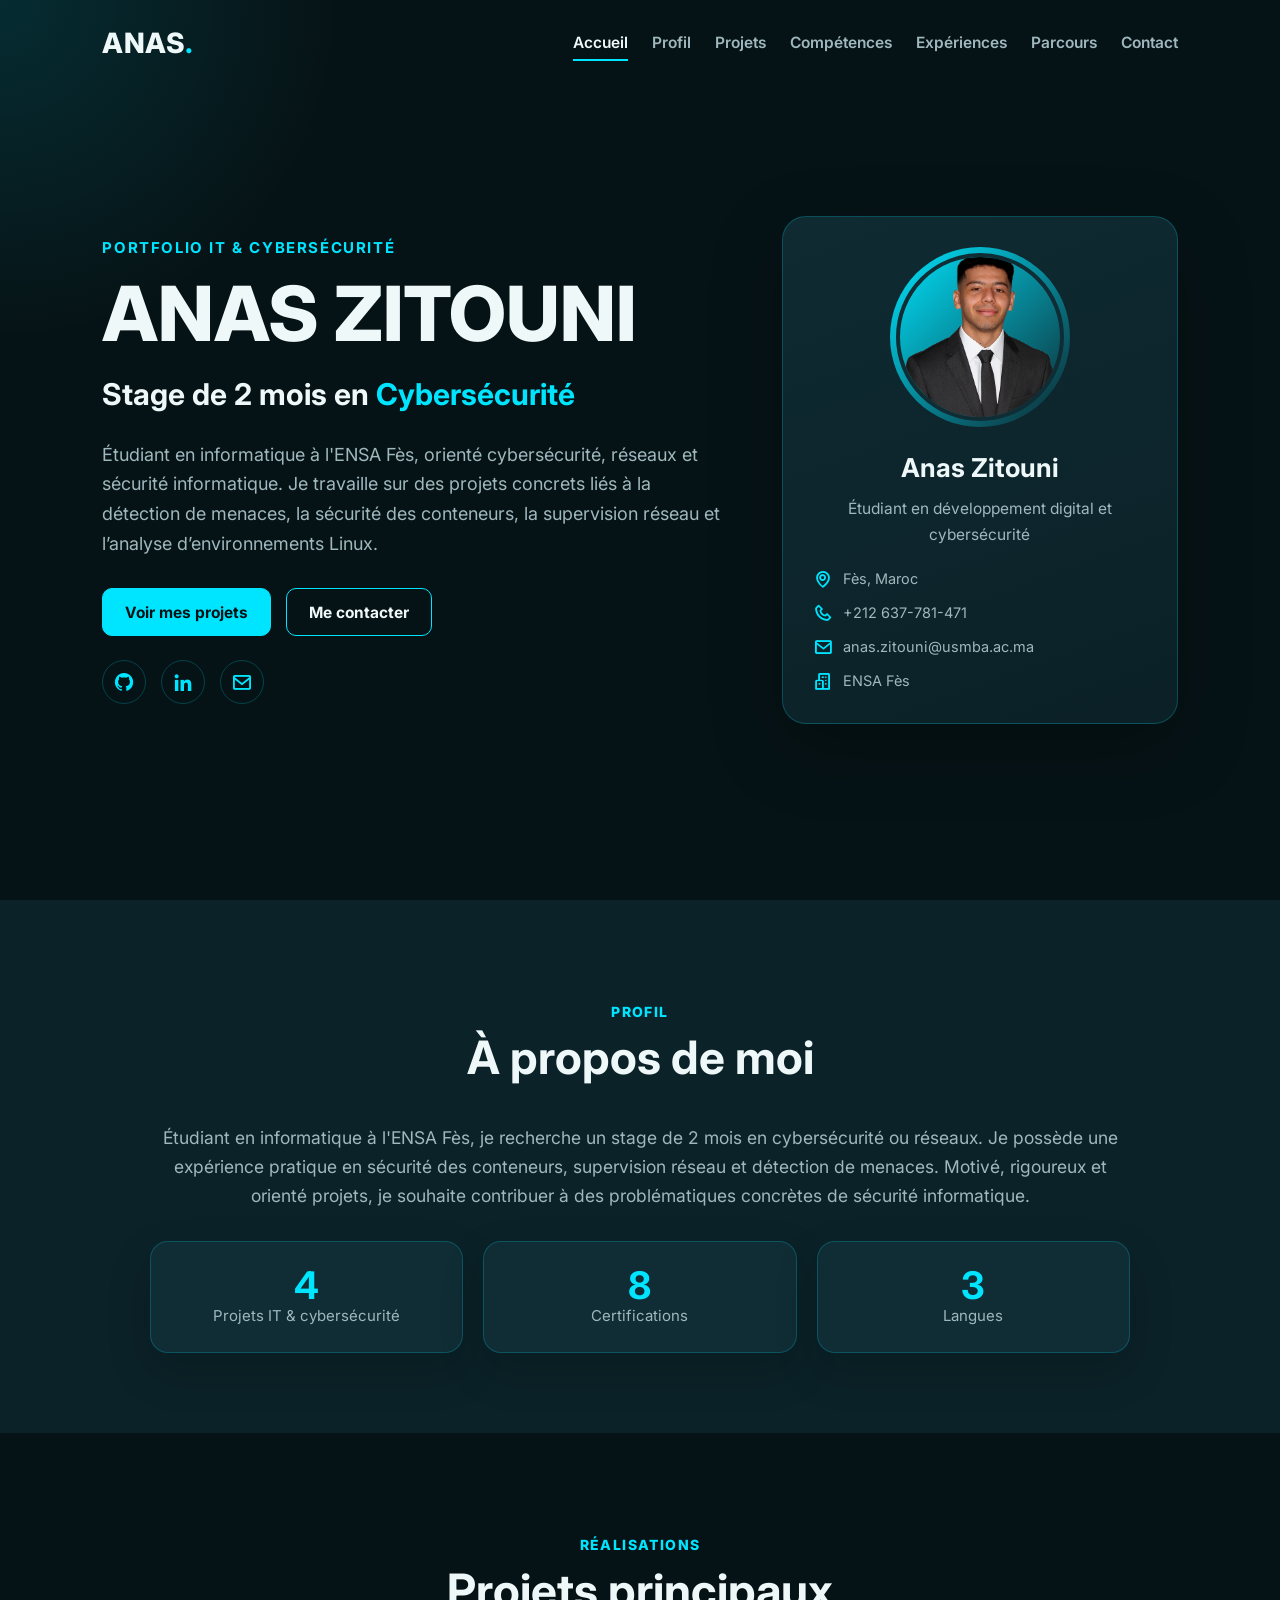
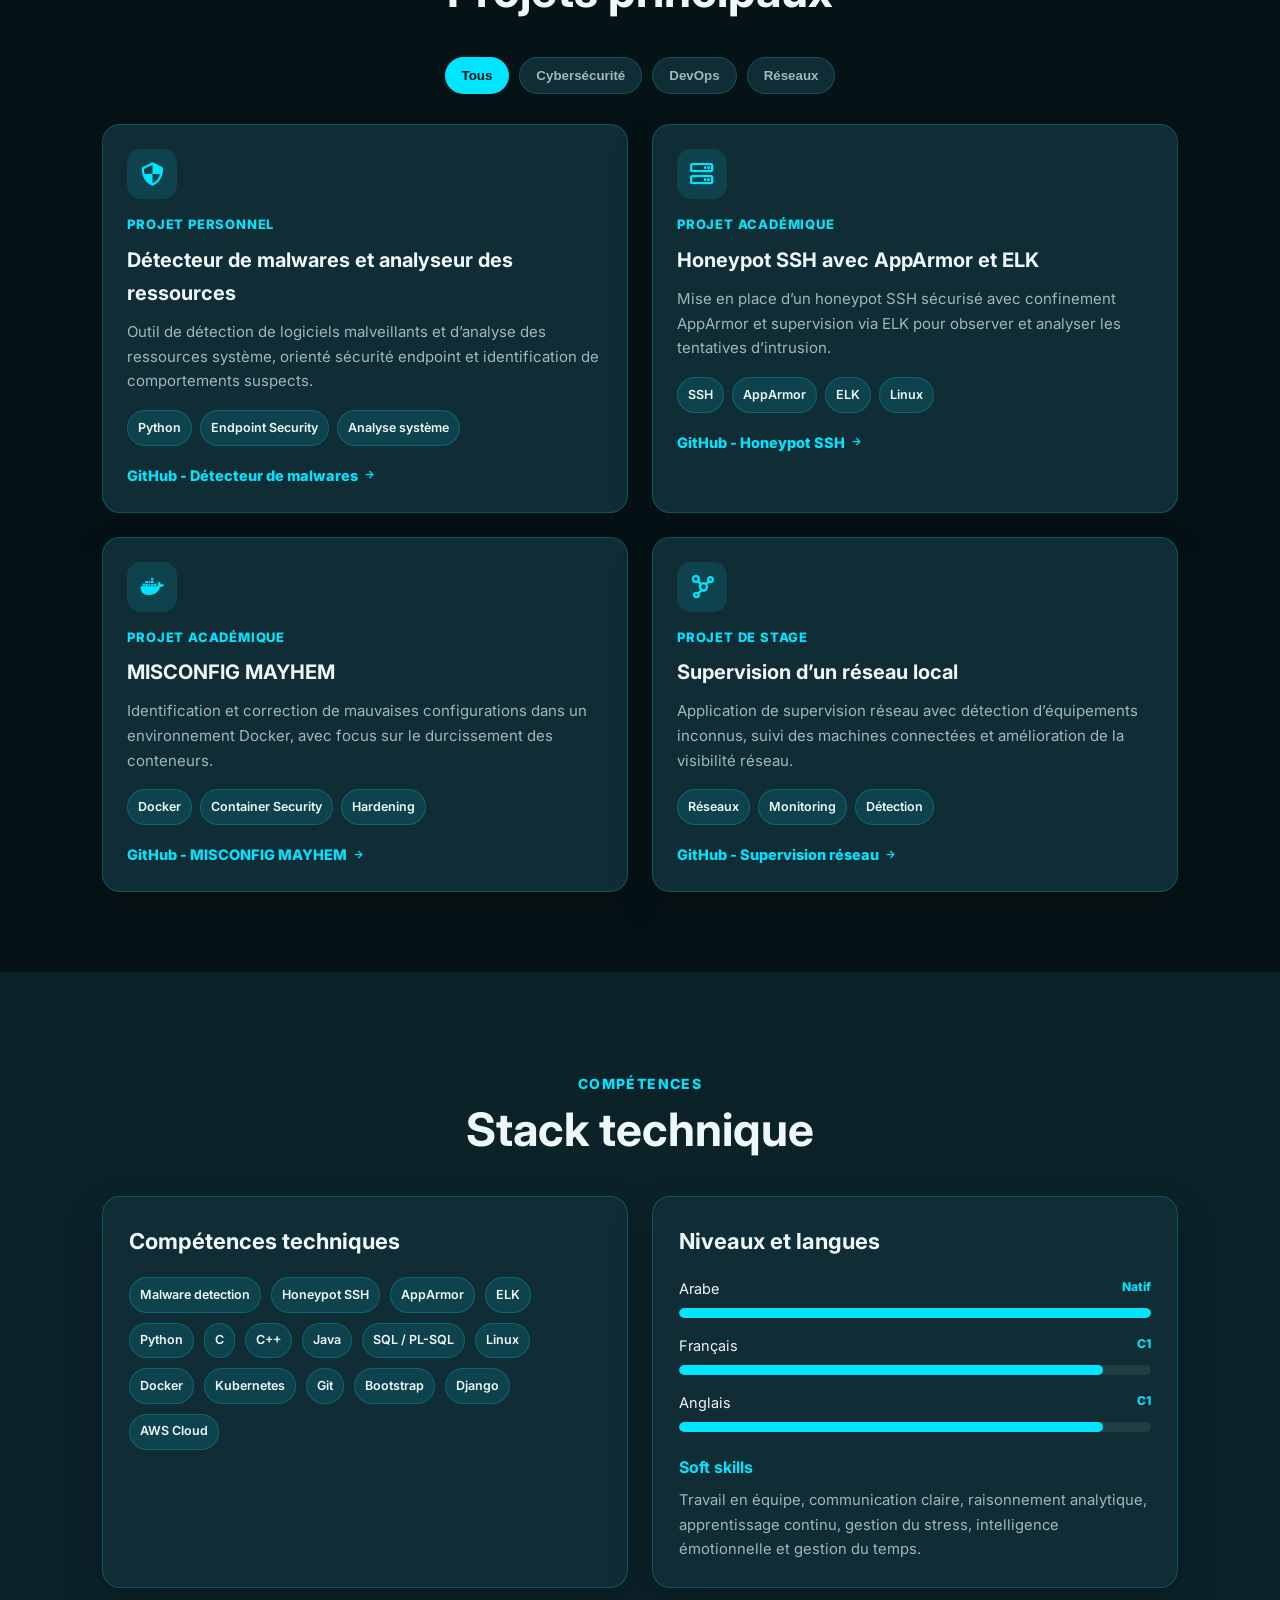
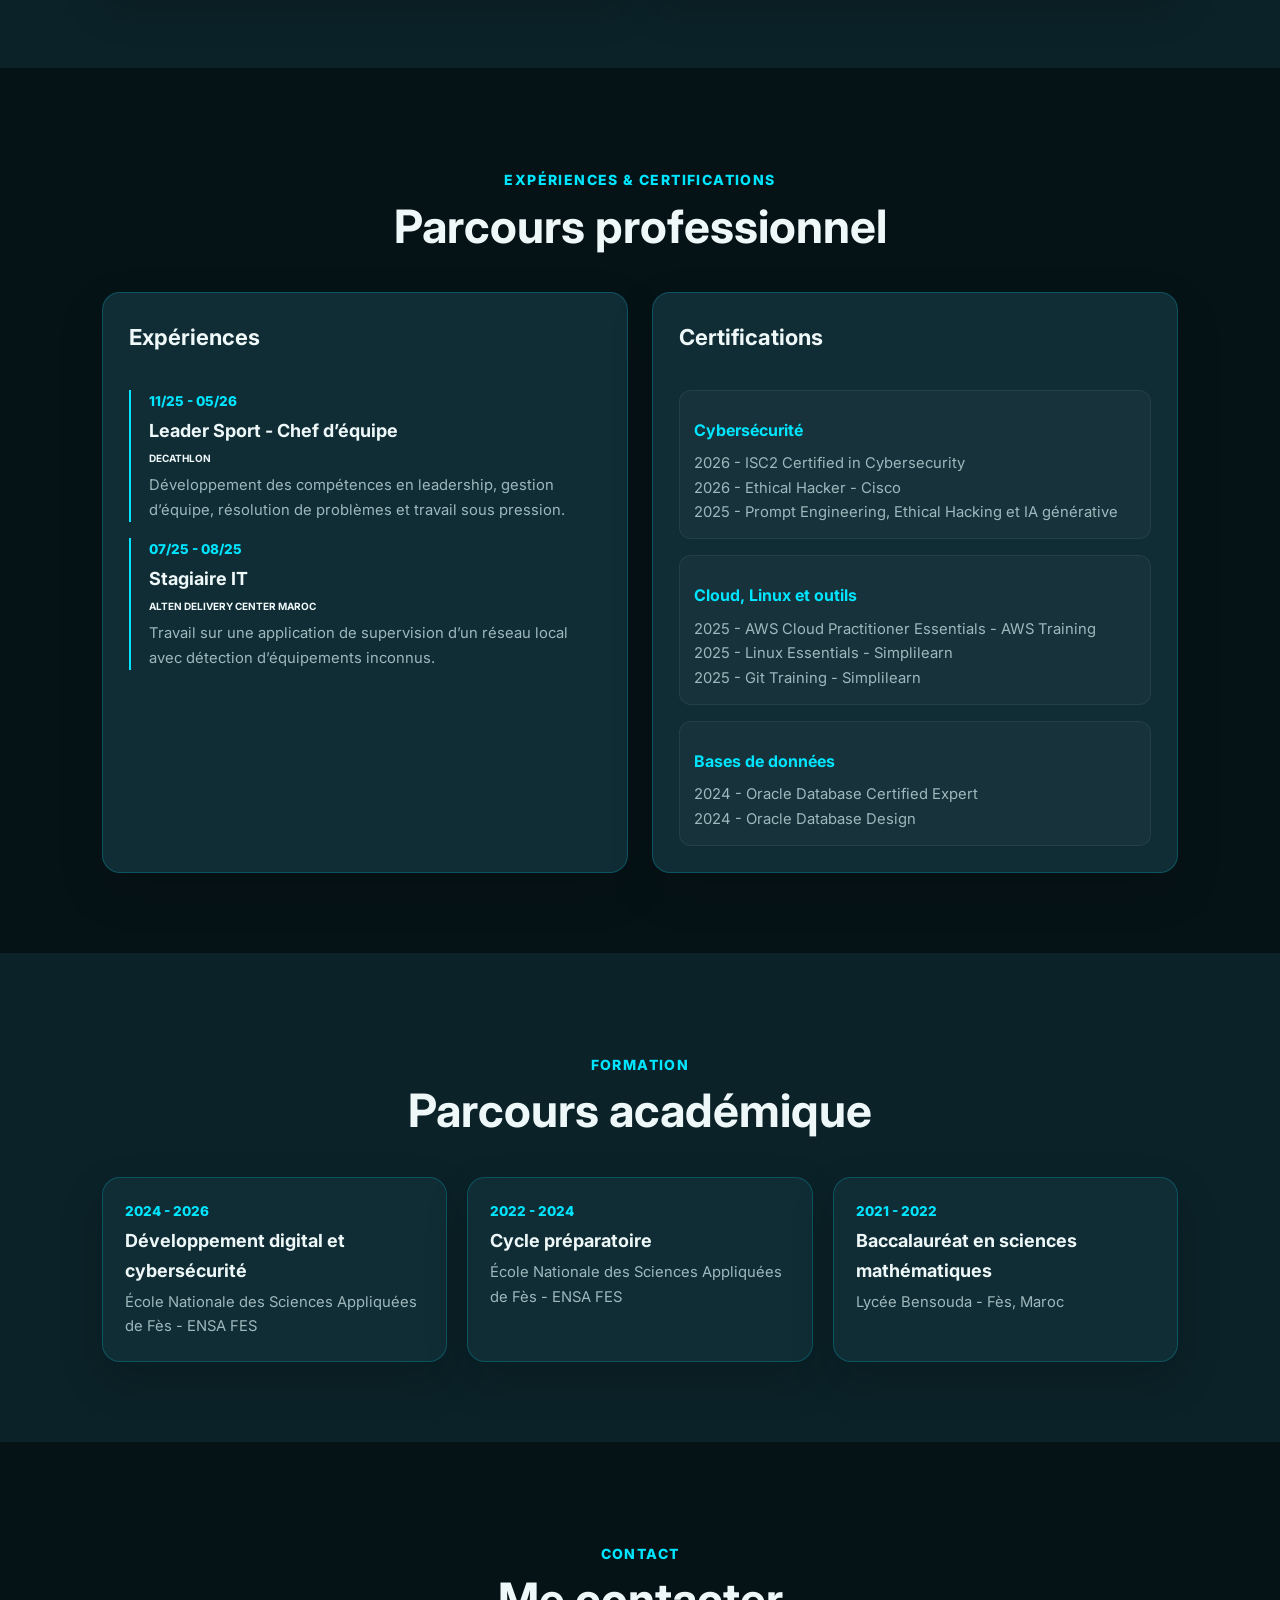
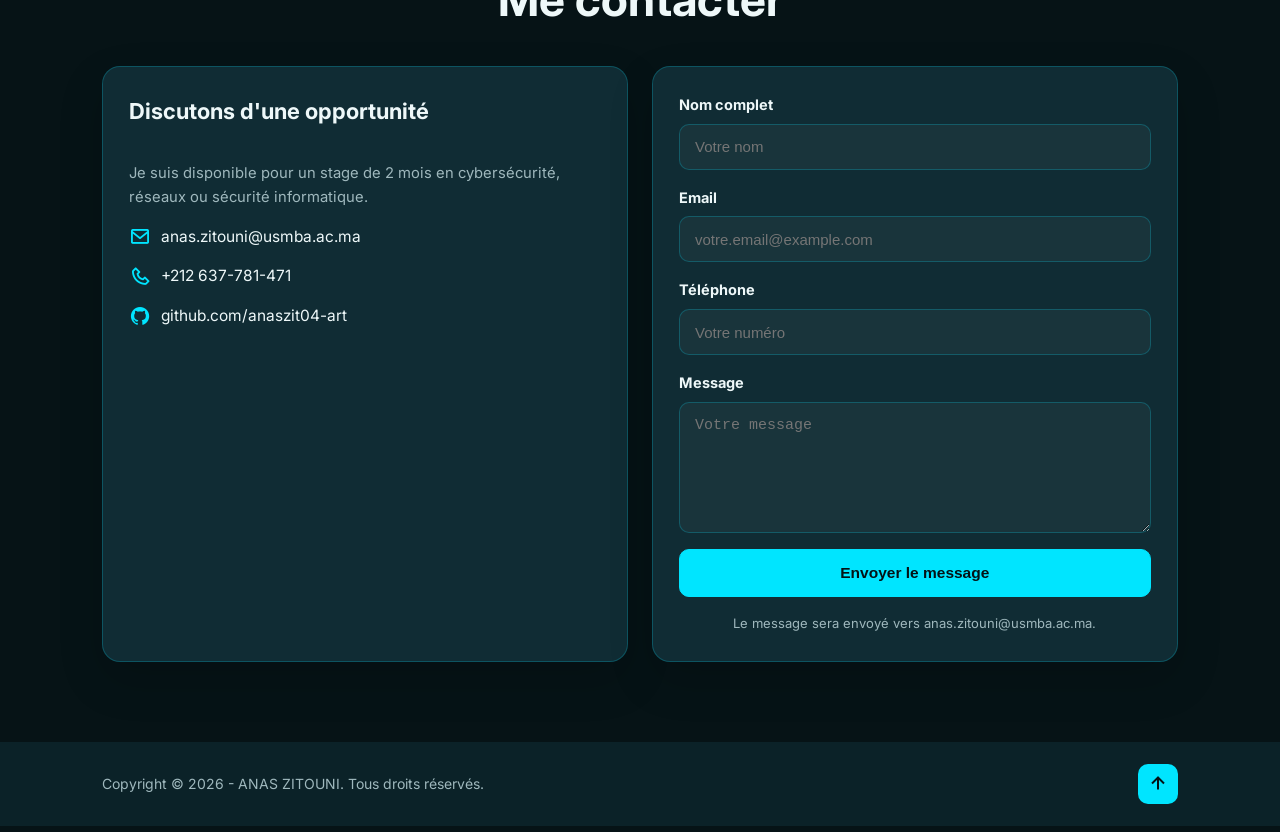
==== test.html @ 21435b4a "Initial portfolio version" ====
<!DOCTYPE html>
<html lang="fr">
<head>
    <meta charset="UTF-8">
    <meta name="viewport" content="width=device-width, initial-scale=1.0">
    <meta name="description" content="Portfolio d'Anas Zitouni - Cybersécurité, réseaux, Linux, Docker, supervision et détection de menaces.">
    <meta name="keywords" content="Anas Zitouni, Cybersécurité, Réseaux, ENSA Fès, Linux, Docker, Kubernetes, ELK, Honeypot SSH, Malware Detection">
    <meta name="author" content="Anas Zitouni">
    <title>Anas Zitouni | Portfolio Cybersécurité</title>

    <link rel="preconnect" href="https://fonts.googleapis.com">
    <link rel="preconnect" href="https://fonts.gstatic.com" crossorigin>
    <link href="https://fonts.googleapis.com/css2?family=Inter:wght@400;500;600;700;800&display=swap" rel="stylesheet">
    <link href="https://unpkg.com/boxicons@2.1.4/css/boxicons.min.css" rel="stylesheet">
    <link rel="stylesheet" href="style.css">
</head>
<body>
    <header class="header" id="header">
        <a href="#home" class="logo">ANAS<span>.</span></a>

        <button class="menu-btn" id="menu-icon" aria-label="Ouvrir le menu">
            <i class='bx bx-menu'></i>
        </button>

        <nav class="navbar" id="navbar">
            <a href="#home" class="active">Accueil</a>
            <a href="#about">Profil</a>
            <a href="#projects">Projets</a>
            <a href="#skills">Compétences</a>
            <a href="#experience">Expériences</a>
            <a href="#education">Parcours</a>
            <a href="#contact">Contact</a>
        </nav>
    </header>

    <main>
        <section class="home section" id="home">
            <div class="home-grid">
                <div class="home-content reveal">
                    <p class="eyebrow">Portfolio IT & Cybersécurité</p>
                    <h1>ANAS ZITOUNI</h1>
                    <h2>Stage de 2 mois en <span id="type-text">Cybersécurité</span></h2>
                    <p class="home-description">
                        Étudiant en informatique à l'ENSA Fès, orienté cybersécurité, réseaux et sécurité informatique. Je travaille sur des projets concrets liés à la détection de menaces, la sécurité des conteneurs, la supervision réseau et l’analyse d’environnements Linux.
                    </p>

                    <div class="hero-actions">
                        <a href="#projects" class="btn primary">Voir mes projets</a>
                        <a href="#contact" class="btn secondary">Me contacter</a>
                    </div>

                    <div class="social-links">
                        <a href="https://github.com/anaszit04-art" target="_blank" rel="noopener" aria-label="GitHub"><i class='bx bxl-github'></i></a>
                        <a href="https://www.linkedin.com/in/anas-zitouni-183b97251/" target="_blank" rel="noopener" aria-label="LinkedIn"><i class='bx bxl-linkedin'></i></a>
                        <a href="mailto:anas.zitouni@usmba.ac.ma" aria-label="Email"><i class='bx bx-envelope'></i></a>
                    </div>
                </div>

                <div class="home-card reveal">
                    <div class="profile-image-wrap">
                        <img src="ME_PNG.png" alt="Photo de Anas Zitouni" class="profile-image">
                    </div>
                    <h3>Anas Zitouni</h3>
                    <p>Étudiant en développement digital et cybersécurité</p>
                    <ul class="quick-info">
                        <li><i class='bx bx-map'></i> Fès, Maroc</li>
                        <li><i class='bx bx-phone'></i> +212 637-781-471</li>
                        <li><i class='bx bx-envelope'></i> anas.zitouni@usmba.ac.ma</li>
                        <li><i class='bx bx-buildings'></i> ENSA Fès</li>
                    </ul>
                </div>
            </div>
        </section>

        <section class="about section" id="about">
            <div class="section-title reveal">
                <p>Profil</p>
                <h2>À propos de moi</h2>
            </div>

            <div class="about-content reveal">
                <p>
                    Étudiant en informatique à l'ENSA Fès, je recherche un stage de 2 mois en cybersécurité ou réseaux. Je possède une expérience pratique en sécurité des conteneurs, supervision réseau et détection de menaces. Motivé, rigoureux et orienté projets, je souhaite contribuer à des problématiques concrètes de sécurité informatique.
                </p>

                <div class="stats-grid">
                    <div class="stat-card">
                        <strong data-counter="4">0</strong>
                        <span>Projets IT & cybersécurité</span>
                    </div>
                    <div class="stat-card">
                        <strong data-counter="8">0</strong>
                        <span>Certifications</span>
                    </div>
                    <div class="stat-card">
                        <strong data-counter="3">0</strong>
                        <span>Langues</span>
                    </div>
                </div>
            </div>
        </section>

        <section class="projects section" id="projects">
            <div class="section-title reveal">
                <p>Réalisations</p>
                <h2>Projets principaux</h2>
            </div>

            <div class="project-filter reveal">
                <button class="filter-btn active" data-filter="all">Tous</button>
                <button class="filter-btn" data-filter="cyber">Cybersécurité</button>
                <button class="filter-btn" data-filter="devops">DevOps</button>
                <button class="filter-btn" data-filter="network">Réseaux</button>
            </div>

            <div class="projects-grid">
                <article class="project-card reveal" data-category="cyber">
                    <div class="project-icon"><i class='bx bx-shield-quarter'></i></div>
                    <span class="project-type">Projet personnel</span>
                    <h3>Détecteur de malwares et analyseur des ressources</h3>
                    <p>Outil de détection de logiciels malveillants et d’analyse des ressources système, orienté sécurité endpoint et identification de comportements suspects.</p>
                    <div class="tags">
                        <span>Python</span><span>Endpoint Security</span><span>Analyse système</span>
                    </div>
                    <a href="https://github.com/anaszit04-art/Malware-detector-and-ressource-scanner" target="_blank" rel="noopener" class="project-link">GitHub - Détecteur de malwares <i class='bx bx-right-arrow-alt'></i></a>
                </article>

                <article class="project-card reveal" data-category="cyber devops">
                    <div class="project-icon"><i class='bx bx-server'></i></div>
                    <span class="project-type">Projet académique</span>
                    <h3>Honeypot SSH avec AppArmor et ELK</h3>
                    <p>Mise en place d’un honeypot SSH sécurisé avec confinement AppArmor et supervision via ELK pour observer et analyser les tentatives d’intrusion.</p>
                    <div class="tags">
                        <span>SSH</span><span>AppArmor</span><span>ELK</span><span>Linux</span>
                    </div>
                    <a href="https://github.com/anaszit04-art/Honeypot-SSH-avec-confinement-AppArmor-et-monitoring-ELKr" target="_blank" rel="noopener" class="project-link">GitHub - Honeypot SSH <i class='bx bx-right-arrow-alt'></i></a>
                </article>

                <article class="project-card reveal" data-category="cyber devops">
                    <div class="project-icon"><i class='bx bxl-docker'></i></div>
                    <span class="project-type">Projet académique</span>
                    <h3>MISCONFIG MAYHEM</h3>
                    <p>Identification et correction de mauvaises configurations dans un environnement Docker, avec focus sur le durcissement des conteneurs.</p>
                    <div class="tags">
                        <span>Docker</span><span>Container Security</span><span>Hardening</span>
                    </div>
                    <a href="https://github.com/anaszit04-art/MISCONFIG-MYHEM-Securing-a-containerized-application" target="_blank" rel="noopener" class="project-link">GitHub - MISCONFIG MAYHEM <i class='bx bx-right-arrow-alt'></i></a>
                </article>

                <article class="project-card reveal" data-category="network">
                    <div class="project-icon"><i class='bx bx-network-chart'></i></div>
                    <span class="project-type">Projet de stage</span>
                    <h3>Supervision d’un réseau local</h3>
                    <p>Application de supervision réseau avec détection d’équipements inconnus, suivi des machines connectées et amélioration de la visibilité réseau.</p>
                    <div class="tags">
                        <span>Réseaux</span><span>Monitoring</span><span>Détection</span>
                    </div>
                    <a href="https://github.com/anaszit04-art/Local-Network-Monitoring-and-Unknown-Devices-Detection-Application" target="_blank" rel="noopener" class="project-link">GitHub - Supervision réseau <i class='bx bx-right-arrow-alt'></i></a>
                </article>
            </div>
        </section>

        <section class="skills section" id="skills">
            <div class="section-title reveal">
                <p>Compétences</p>
                <h2>Stack technique</h2>
            </div>

            <div class="skills-layout">
                <div class="skills-card reveal">
                    <h3>Compétences techniques</h3>
                    <div class="skill-tags">
                        <span>Malware detection</span>
                        <span>Honeypot SSH</span>
                        <span>AppArmor</span>
                        <span>ELK</span>
                        <span>Python</span>
                        <span>C</span>
                        <span>C++</span>
                        <span>Java</span>
                        <span>SQL / PL-SQL</span>
                        <span>Linux</span>
                        <span>Docker</span>
                        <span>Kubernetes</span>
                        <span>Git</span>
                        <span>Bootstrap</span>
                        <span>Django</span>
                        <span>AWS Cloud</span>
                    </div>
                </div>

                <div class="skills-card reveal">
                    <h3>Niveaux et langues</h3>
                    <div class="progress-list">
                        <div class="progress-item"><div><span>Arabe</span><small>Natif</small></div><div class="progress-bar"><span data-width="100%"></span></div></div>
                        <div class="progress-item"><div><span>Français</span><small>C1</small></div><div class="progress-bar"><span data-width="90%"></span></div></div>
                        <div class="progress-item"><div><span>Anglais</span><small>C1</small></div><div class="progress-bar"><span data-width="90%"></span></div></div>
                    </div>
                    <h4>Soft skills</h4>
                    <p>Travail en équipe, communication claire, raisonnement analytique, apprentissage continu, gestion du stress, intelligence émotionnelle et gestion du temps.</p>
                </div>
            </div>
        </section>

        <section class="experience section" id="experience">
            <div class="section-title reveal">
                <p>Expériences & certifications</p>
                <h2>Parcours professionnel</h2>
            </div>

            <div class="timeline-grid">
                <div class="timeline-column reveal">
                    <h3>Expériences</h3>
                    <div class="timeline-item">
                        <span>11/25 - 05/26</span>
                        <h4>Leader Sport - Chef d’équipe</h4>
                        <strong>DECATHLON</strong>
                        <p>Développement des compétences en leadership, gestion d’équipe, résolution de problèmes et travail sous pression.</p>
                    </div>
                    <div class="timeline-item">
                        <span>07/25 - 08/25</span>
                        <h4>Stagiaire IT</h4>
                        <strong>ALTEN DELIVERY CENTER MAROC</strong>
                        <p>Travail sur une application de supervision d’un réseau local avec détection d’équipements inconnus.</p>
                    </div>
                </div>

                <div class="timeline-column reveal">
                    <h3>Certifications</h3>
                    <div class="cert-group">
                        <h4>Cybersécurité</h4>
                        <p>2026 - ISC2 Certified in Cybersecurity</p>
                        <p>2026 - Ethical Hacker - Cisco</p>
                        <p>2025 - Prompt Engineering, Ethical Hacking et IA générative</p>
                    </div>
                    <div class="cert-group">
                        <h4>Cloud, Linux et outils</h4>
                        <p>2025 - AWS Cloud Practitioner Essentials - AWS Training</p>
                        <p>2025 - Linux Essentials - Simplilearn</p>
                        <p>2025 - Git Training - Simplilearn</p>
                    </div>
                    <div class="cert-group">
                        <h4>Bases de données</h4>
                        <p>2024 - Oracle Database Certified Expert</p>
                        <p>2024 - Oracle Database Design</p>
                    </div>
                </div>
            </div>
        </section>

        <section class="education section" id="education">
            <div class="section-title reveal">
                <p>Formation</p>
                <h2>Parcours académique</h2>
            </div>

            <div class="education-cards">
                <article class="edu-card reveal">
                    <span>2024 - 2026</span>
                    <h3>Développement digital et cybersécurité</h3>
                    <p>École Nationale des Sciences Appliquées de Fès - ENSA FES</p>
                </article>
                <article class="edu-card reveal">
                    <span>2022 - 2024</span>
                    <h3>Cycle préparatoire</h3>
                    <p>École Nationale des Sciences Appliquées de Fès - ENSA FES</p>
                </article>
                <article class="edu-card reveal">
                    <span>2021 - 2022</span>
                    <h3>Baccalauréat en sciences mathématiques</h3>
                    <p>Lycée Bensouda - Fès, Maroc</p>
                </article>
            </div>
        </section>

        <section class="contact section" id="contact">
            <div class="section-title reveal">
                <p>Contact</p>
                <h2>Me contacter</h2>
            </div>

            <div class="contact-grid">
                <div class="contact-info reveal">
                    <h3>Discutons d'une opportunité</h3>
                    <p>Je suis disponible pour un stage de 2 mois en cybersécurité, réseaux ou sécurité informatique.</p>
                    <a href="mailto:anas.zitouni@usmba.ac.ma"><i class='bx bx-envelope'></i> anas.zitouni@usmba.ac.ma</a>
                    <a href="tel:+212637781471"><i class='bx bx-phone'></i> +212 637-781-471</a>
                    <a href="https://github.com/anaszit04-art" target="_blank" rel="noopener"><i class='bx bxl-github'></i> github.com/anaszit04-art</a>
                </div>

                <form class="contact-form reveal" id="contact-form" action="https://formsubmit.co/anas.zitouni@usmba.ac.ma" method="POST">
                    <input type="hidden" name="_subject" value="Nouveau message depuis le portfolio de Anas Zitouni">
                    <input type="hidden" name="_template" value="table">
                    <input type="hidden" name="_captcha" value="false">
                    <input type="text" name="_honey" style="display:none">

                    <div class="form-row">
                        <label for="name">Nom complet</label>
                        <input type="text" id="name" name="name" placeholder="Votre nom" required>
                    </div>
                    <div class="form-row">
                        <label for="email">Email</label>
                        <input type="email" id="email" name="email" placeholder="votre.email@example.com" required>
                    </div>
                    <div class="form-row">
                        <label for="phone">Téléphone</label>
                        <input type="tel" id="phone" name="phone" placeholder="Votre numéro">
                    </div>
                    <div class="form-row">
                        <label for="message">Message</label>
                        <textarea id="message" name="message" rows="6" placeholder="Votre message" required></textarea>
                    </div>
                    <button type="submit" class="btn primary full">Envoyer le message</button>
                    <p class="form-note" id="form-note">Le message sera envoyé vers anas.zitouni@usmba.ac.ma.</p>
                </form>
            </div>
        </section>
    </main>

    <footer class="footer">
        <p>Copyright &copy; 2026 - ANAS ZITOUNI. Tous droits réservés.</p>
        <a href="#home" class="top-link" aria-label="Retour en haut"><i class='bx bx-up-arrow-alt'></i></a>
    </footer>

    <script src="main.js"></script>
</body>
</html>
---- style.css ----
* {
    margin: 0;
    padding: 0;
    box-sizing: border-box;
    text-decoration: none;
    border: none;
    outline: none;
    scroll-behavior: smooth;
}

:root {
    --bg: #061316;
    --bg-soft: #0b2228;
    --card: #102c34;
    --card-hover: #153943;
    --text: #eef8f9;
    --muted: #9fb8bd;
    --primary: #00e5ff;
    --primary-soft: rgba(0, 229, 255, 0.12);
    --border: rgba(0, 229, 255, 0.22);
    --shadow: 0 24px 70px rgba(0, 0, 0, 0.28);
}

html {
    font-size: 62.5%;
    overflow-x: hidden;
}

body {
    font-family: 'Inter', sans-serif;
    color: var(--text);
    background: radial-gradient(circle at top left, rgba(0, 229, 255, 0.12), transparent 34rem), var(--bg);
    line-height: 1.65;
}

body.menu-open {
    overflow: hidden;
}

.header {
    position: fixed;
    top: 0;
    left: 0;
    width: 100%;
    padding: 2rem 8%;
    display: flex;
    align-items: center;
    justify-content: space-between;
    z-index: 1000;
    transition: 0.3s ease;
}

.header.sticky {
    background: rgba(6, 19, 22, 0.88);
    backdrop-filter: blur(14px);
    box-shadow: 0 10px 30px rgba(0, 0, 0, 0.25);
    padding: 1.3rem 8%;
}

.logo {
    color: var(--text);
    font-size: 2.8rem;
    font-weight: 800;
    letter-spacing: 0.05rem;
}

.logo span,
.section-title span,
.home h2 span {
    color: var(--primary);
}

.navbar {
    display: flex;
    align-items: center;
    gap: 2.4rem;
}

.navbar a {
    color: var(--muted);
    font-size: 1.55rem;
    font-weight: 600;
    transition: 0.25s ease;
    position: relative;
}

.navbar a::after {
    content: '';
    position: absolute;
    left: 0;
    bottom: -0.55rem;
    width: 0;
    height: 0.2rem;
    background: var(--primary);
    transition: 0.25s ease;
}

.navbar a:hover,
.navbar a.active {
    color: var(--text);
}

.navbar a:hover::after,
.navbar a.active::after {
    width: 100%;
}

.menu-btn {
    display: none;
    background: transparent;
    color: var(--text);
    font-size: 3.4rem;
    cursor: pointer;
}

.section {
    padding: 10rem 8% 8rem;
}

.home {
    min-height: 100vh;
    display: flex;
    align-items: center;
    padding-top: 12rem;
}

.home-grid {
    width: 100%;
    display: grid;
    grid-template-columns: 1.35fr 0.85fr;
    gap: 5rem;
    align-items: center;
}

.eyebrow {
    color: var(--primary);
    font-size: 1.5rem;
    font-weight: 700;
    text-transform: uppercase;
    letter-spacing: 0.16rem;
    margin-bottom: 1.4rem;
}

.home h1 {
    font-size: clamp(4.4rem, 7vw, 7.6rem);
    line-height: 1.05;
    font-weight: 800;
    margin-bottom: 1.6rem;
}

.home h2 {
    font-size: clamp(2rem, 3vw, 3rem);
    margin-bottom: 2rem;
    color: var(--text);
}

.home-description {
    max-width: 72rem;
    color: var(--muted);
    font-size: 1.8rem;
    margin-bottom: 3rem;
}

.hero-actions,
.social-links {
    display: flex;
    align-items: center;
    gap: 1.5rem;
    flex-wrap: wrap;
}

.btn {
    display: inline-flex;
    align-items: center;
    justify-content: center;
    min-height: 4.8rem;
    padding: 0 2.2rem;
    border-radius: 1rem;
    border: 0.1rem solid var(--primary);
    font-size: 1.55rem;
    font-weight: 700;
    color: var(--text);
    transition: 0.25s ease;
    cursor: pointer;
}

.btn.primary {
    background: var(--primary);
    color: #041215;
}

.btn.primary:hover {
    transform: translateY(-0.3rem);
    box-shadow: 0 16px 35px rgba(0, 229, 255, 0.22);
}

.btn.secondary {
    background: transparent;
}

.btn.secondary:hover {
    background: var(--primary-soft);
    transform: translateY(-0.3rem);
}

.btn.full {
    width: 100%;
}

.social-links {
    margin-top: 2.4rem;
}

.social-links a {
    width: 4.4rem;
    height: 4.4rem;
    display: inline-flex;
    align-items: center;
    justify-content: center;
    border: 0.1rem solid var(--border);
    border-radius: 50%;
    color: var(--primary);
    font-size: 2.2rem;
    transition: 0.25s ease;
}

.social-links a:hover {
    background: var(--primary);
    color: #041215;
    transform: translateY(-0.3rem);
}

.home-card {
    background: linear-gradient(160deg, rgba(16, 44, 52, 0.96), rgba(11, 34, 40, 0.96));
    border: 0.1rem solid var(--border);
    border-radius: 2.4rem;
    padding: 3rem;
    box-shadow: var(--shadow);
    text-align: center;
}

.profile-image-wrap {
    width: 18rem;
    height: 18rem;
    margin: 0 auto 2rem;
    padding: 0.6rem;
    border-radius: 50%;
    background: linear-gradient(135deg, var(--primary), transparent);
}

.profile-image {
    width: 100%;
    height: 100%;
    object-fit: cover;
    border-radius: 50%;
    border: 0.4rem solid var(--card);
}

.home-card h3 {
    font-size: 2.6rem;
    margin-bottom: 0.6rem;
}

.home-card p {
    color: var(--muted);
    font-size: 1.55rem;
    margin-bottom: 2rem;
}

.quick-info {
    list-style: none;
    display: grid;
    gap: 1rem;
    text-align: left;
}

.quick-info li {
    display: flex;
    gap: 1rem;
    align-items: center;
    font-size: 1.45rem;
    color: var(--muted);
    word-break: break-word;
}

.quick-info i {
    color: var(--primary);
    font-size: 2rem;
}

.section-title {
    text-align: center;
    max-width: 76rem;
    margin: 0 auto 4rem;
}

.section-title p {
    color: var(--primary);
    text-transform: uppercase;
    letter-spacing: 0.14rem;
    font-size: 1.4rem;
    font-weight: 800;
    margin-bottom: 0.8rem;
}

.section-title h2 {
    font-size: clamp(3rem, 4vw, 4.6rem);
    line-height: 1.15;
}

.about,
.skills,
.education {
    background: var(--bg-soft);
}

.about-content {
    max-width: 98rem;
    margin: 0 auto;
    text-align: center;
}

.about-content > p {
    font-size: 1.75rem;
    color: var(--muted);
    margin-bottom: 3rem;
}

.stats-grid {
    display: grid;
    grid-template-columns: repeat(3, 1fr);
    gap: 2rem;
}

.stat-card,
.project-card,
.skills-card,
.timeline-column,
.edu-card,
.contact-info,
.contact-form {
    background: var(--card);
    border: 0.1rem solid var(--border);
    border-radius: 1.8rem;
    box-shadow: 0 18px 45px rgba(0, 0, 0, 0.16);
}

.stat-card {
    padding: 2.4rem;
}

.stat-card strong {
    display: block;
    color: var(--primary);
    font-size: 3.8rem;
    line-height: 1;
}

.stat-card span {
    color: var(--muted);
    font-size: 1.5rem;
}

.project-filter {
    display: flex;
    justify-content: center;
    gap: 1rem;
    flex-wrap: wrap;
    margin-bottom: 3rem;
}

.filter-btn {
    padding: 1rem 1.6rem;
    border-radius: 999px;
    background: var(--card);
    color: var(--muted);
    border: 0.1rem solid var(--border);
    font-weight: 700;
    cursor: pointer;
    transition: 0.25s ease;
}

.filter-btn:hover,
.filter-btn.active {
    background: var(--primary);
    color: #041215;
}

.projects-grid {
    display: grid;
    grid-template-columns: repeat(2, minmax(0, 1fr));
    gap: 2.4rem;
}

.project-card {
    padding: 2.4rem;
    transition: 0.25s ease;
}

.project-card:hover {
    transform: translateY(-0.7rem);
    background: var(--card-hover);
}

.project-card.hide {
    display: none;
}

.project-icon {
    width: 5rem;
    height: 5rem;
    display: flex;
    align-items: center;
    justify-content: center;
    border-radius: 1.4rem;
    background: var(--primary-soft);
    color: var(--primary);
    font-size: 2.8rem;
    margin-bottom: 1.5rem;
}

.project-type {
    color: var(--primary);
    font-size: 1.3rem;
    font-weight: 800;
    text-transform: uppercase;
    letter-spacing: 0.08rem;
}

.project-card h3 {
    font-size: 2rem;
    margin: 0.8rem 0 1rem;
}

.project-card p {
    color: var(--muted);
    font-size: 1.5rem;
    margin-bottom: 1.6rem;
}

.tags {
    display: flex;
    flex-wrap: wrap;
    gap: 0.8rem;
    margin-bottom: 1.8rem;
}

.tags span,
.skill-tags span {
    display: inline-flex;
    padding: 0.65rem 1rem;
    border-radius: 999px;
    background: var(--primary-soft);
    color: var(--text);
    border: 0.1rem solid var(--border);
    font-size: 1.25rem;
    font-weight: 600;
}

.project-link {
    color: var(--primary);
    font-weight: 800;
    font-size: 1.45rem;
    display: inline-flex;
    align-items: center;
    gap: 0.4rem;
}

.skills-layout,
.timeline-grid,
.contact-grid {
    display: grid;
    grid-template-columns: repeat(2, minmax(0, 1fr));
    gap: 2.4rem;
}

.skills-card,
.timeline-column,
.contact-info,
.contact-form {
    padding: 2.6rem;
}

.skills-card h3,
.timeline-column h3,
.contact-info h3 {
    font-size: 2.2rem;
    margin-bottom: 1.8rem;
}

.skill-tags {
    display: flex;
    flex-wrap: wrap;
    gap: 1rem;
}

.progress-list {
    display: grid;
    gap: 1.6rem;
    margin-bottom: 2.2rem;
}

.progress-item > div:first-child {
    display: flex;
    justify-content: space-between;
    gap: 1rem;
    font-size: 1.45rem;
    margin-bottom: 0.7rem;
}

.progress-item small {
    color: var(--primary);
    font-weight: 800;
}

.progress-bar {
    height: 1rem;
    background: rgba(255, 255, 255, 0.08);
    border-radius: 999px;
    overflow: hidden;
}

.progress-bar span {
    display: block;
    width: 0;
    height: 100%;
    background: var(--primary);
    border-radius: 999px;
    transition: width 1.2s ease;
}

.skills-card h4,
.cert-group h4 {
    color: var(--primary);
    font-size: 1.6rem;
    margin: 1.2rem 0 0.8rem;
}

.skills-card p,
.timeline-item p,
.cert-group p,
.edu-card p,
.contact-info p {
    color: var(--muted);
    font-size: 1.48rem;
}

.timeline-column {
    display: grid;
    gap: 1.6rem;
    align-content: start;
}

.timeline-item {
    padding-left: 1.8rem;
    border-left: 0.2rem solid var(--primary);
}

.timeline-item span,
.edu-card span {
    color: var(--primary);
    font-weight: 800;
    font-size: 1.35rem;
}

.timeline-item h4,
.edu-card h3 {
    font-size: 1.8rem;
    margin: 0.4rem 0;
}

.timeline-item strong {
    color: var(--text);
    display: block;
    margin-bottom: 0.7rem;
}

.cert-group {
    padding: 1.4rem;
    border-radius: 1.2rem;
    background: rgba(255, 255, 255, 0.03);
    border: 0.1rem solid rgba(255, 255, 255, 0.06);
}

.education-cards {
    display: grid;
    grid-template-columns: repeat(3, minmax(0, 1fr));
    gap: 2rem;
}

.edu-card {
    padding: 2.2rem;
}

.contact-info {
    display: flex;
    flex-direction: column;
    gap: 1.4rem;
}

.contact-info a {
    color: var(--text);
    font-size: 1.55rem;
    display: inline-flex;
    align-items: center;
    gap: 1rem;
}

.contact-info i {
    color: var(--primary);
    font-size: 2.2rem;
}

.contact-form {
    display: grid;
    gap: 1.6rem;
}

.form-row {
    display: grid;
    gap: 0.7rem;
}

.form-row label {
    color: var(--text);
    font-size: 1.45rem;
    font-weight: 700;
}

.form-row input,
.form-row textarea {
    width: 100%;
    padding: 1.35rem 1.5rem;
    border-radius: 1rem;
    border: 0.1rem solid var(--border);
    color: var(--text);
    background: rgba(255, 255, 255, 0.04);
    font-size: 1.5rem;
    transition: 0.25s ease;
}

.form-row input:focus,
.form-row textarea:focus {
    border-color: var(--primary);
    box-shadow: 0 0 0 0.35rem var(--primary-soft);
}

.form-note {
    color: var(--muted);
    font-size: 1.3rem;
    text-align: center;
}

.footer {
    padding: 2.2rem 8%;
    background: var(--bg-soft);
    display: flex;
    align-items: center;
    justify-content: space-between;
    gap: 2rem;
}

.footer p {
    color: var(--muted);
    font-size: 1.4rem;
}

.top-link {
    width: 4rem;
    height: 4rem;
    border-radius: 1rem;
    background: var(--primary);
    color: #041215;
    display: inline-flex;
    align-items: center;
    justify-content: center;
    font-size: 2.4rem;
}

.reveal {
    opacity: 0;
    transform: translateY(2.2rem);
    transition: opacity 0.6s ease, transform 0.6s ease;
}

.reveal.visible {
    opacity: 1;
    transform: translateY(0);
}

@media (max-width: 1100px) {
    html { font-size: 58%; }
    .home-grid,
    .skills-layout,
    .timeline-grid,
    .contact-grid {
        grid-template-columns: 1fr;
    }
    .home-card { max-width: 52rem; }
}

@media (max-width: 900px) {
    .header,
    .header.sticky {
        padding: 1.5rem 5%;
    }

    .section {
        padding: 9rem 5% 6rem;
    }

    .menu-btn {
        display: inline-flex;
        z-index: 1001;
    }

    .navbar {
        position: fixed;
        top: 0;
        right: -100%;
        width: min(32rem, 82vw);
        height: 100vh;
        flex-direction: column;
        align-items: flex-start;
        justify-content: center;
        padding: 7rem 3rem;
        background: rgba(6, 19, 22, 0.96);
        backdrop-filter: blur(14px);
        border-left: 0.1rem solid var(--border);
        transition: 0.3s ease;
    }

    .navbar.active {
        right: 0;
    }

    .navbar a {
        font-size: 2rem;
    }

    .projects-grid,
    .education-cards,
    .stats-grid {
        grid-template-columns: 1fr;
    }
}

@media (max-width: 560px) {
    html { font-size: 52%; }
    .home h1 { font-size: 4.4rem; }
    .hero-actions { align-items: stretch; }
    .hero-actions .btn { width: 100%; }
    .footer { flex-direction: column; text-align: center; }
}
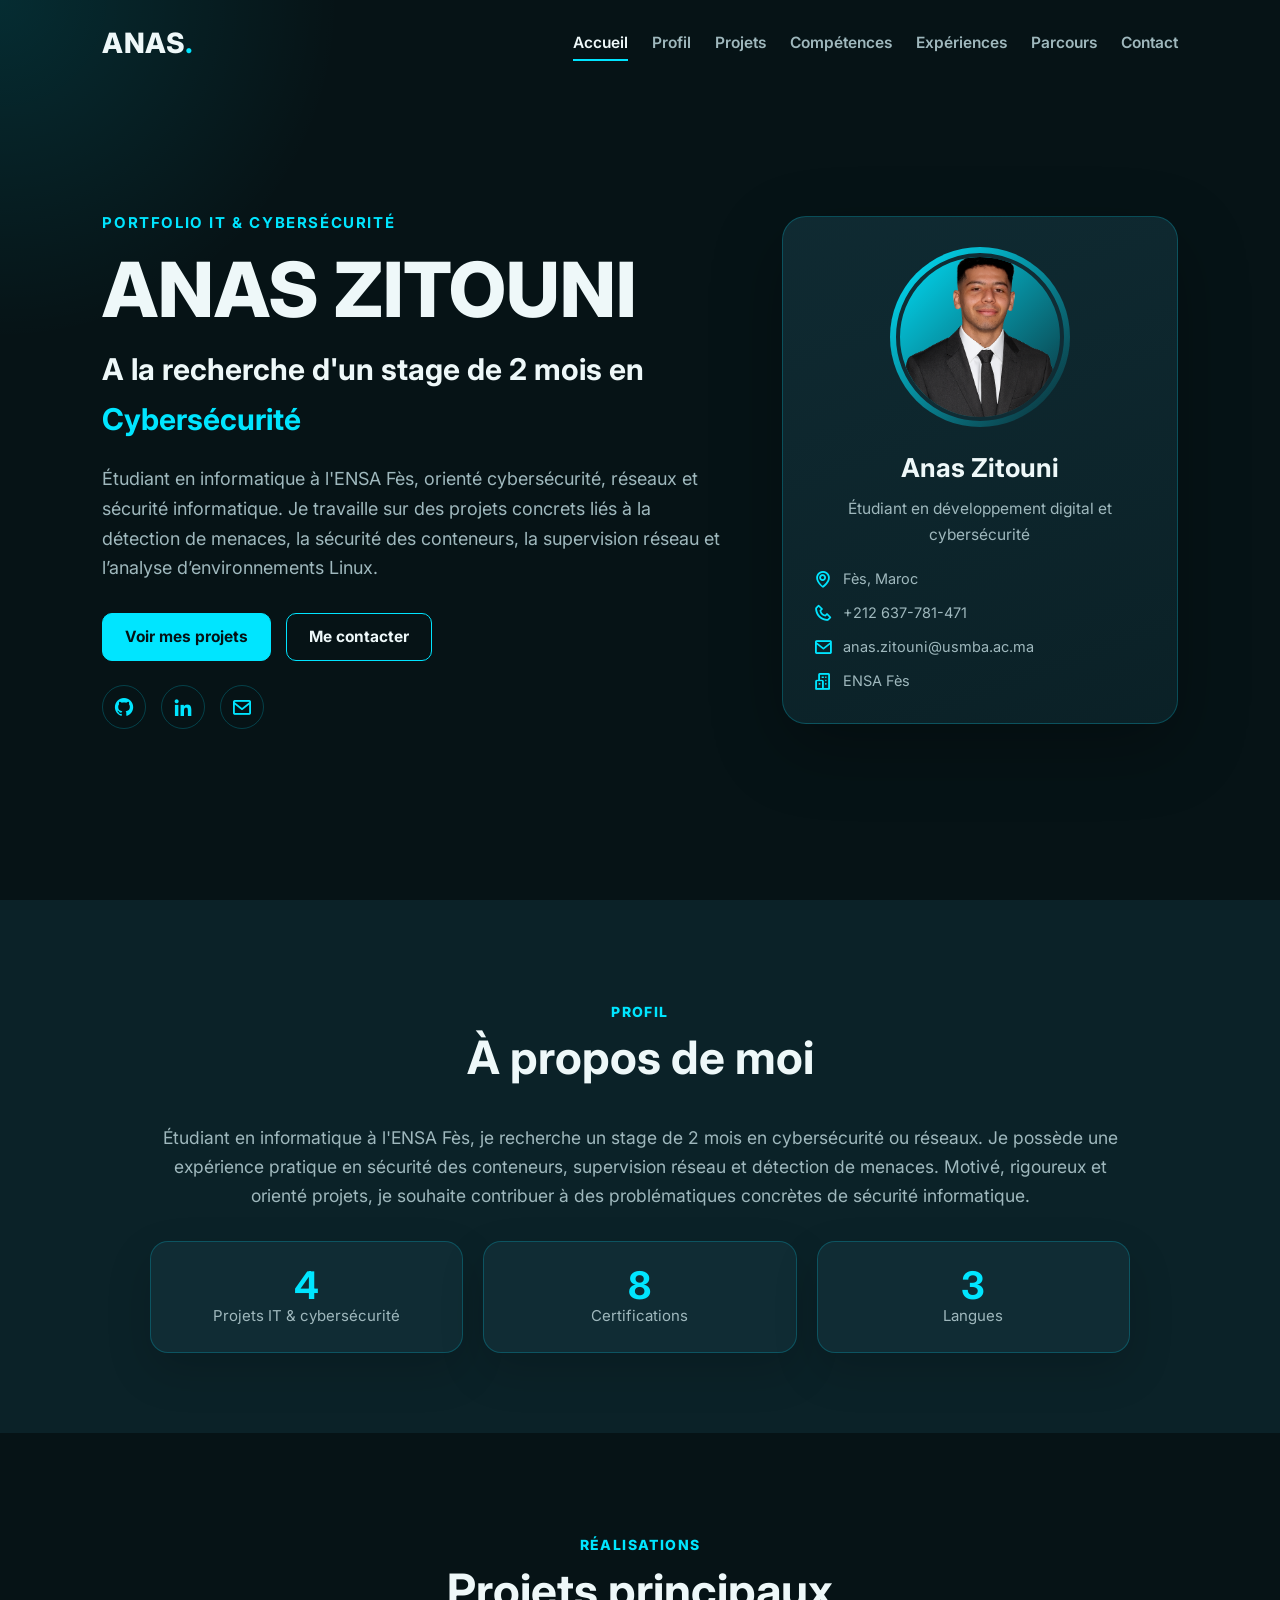
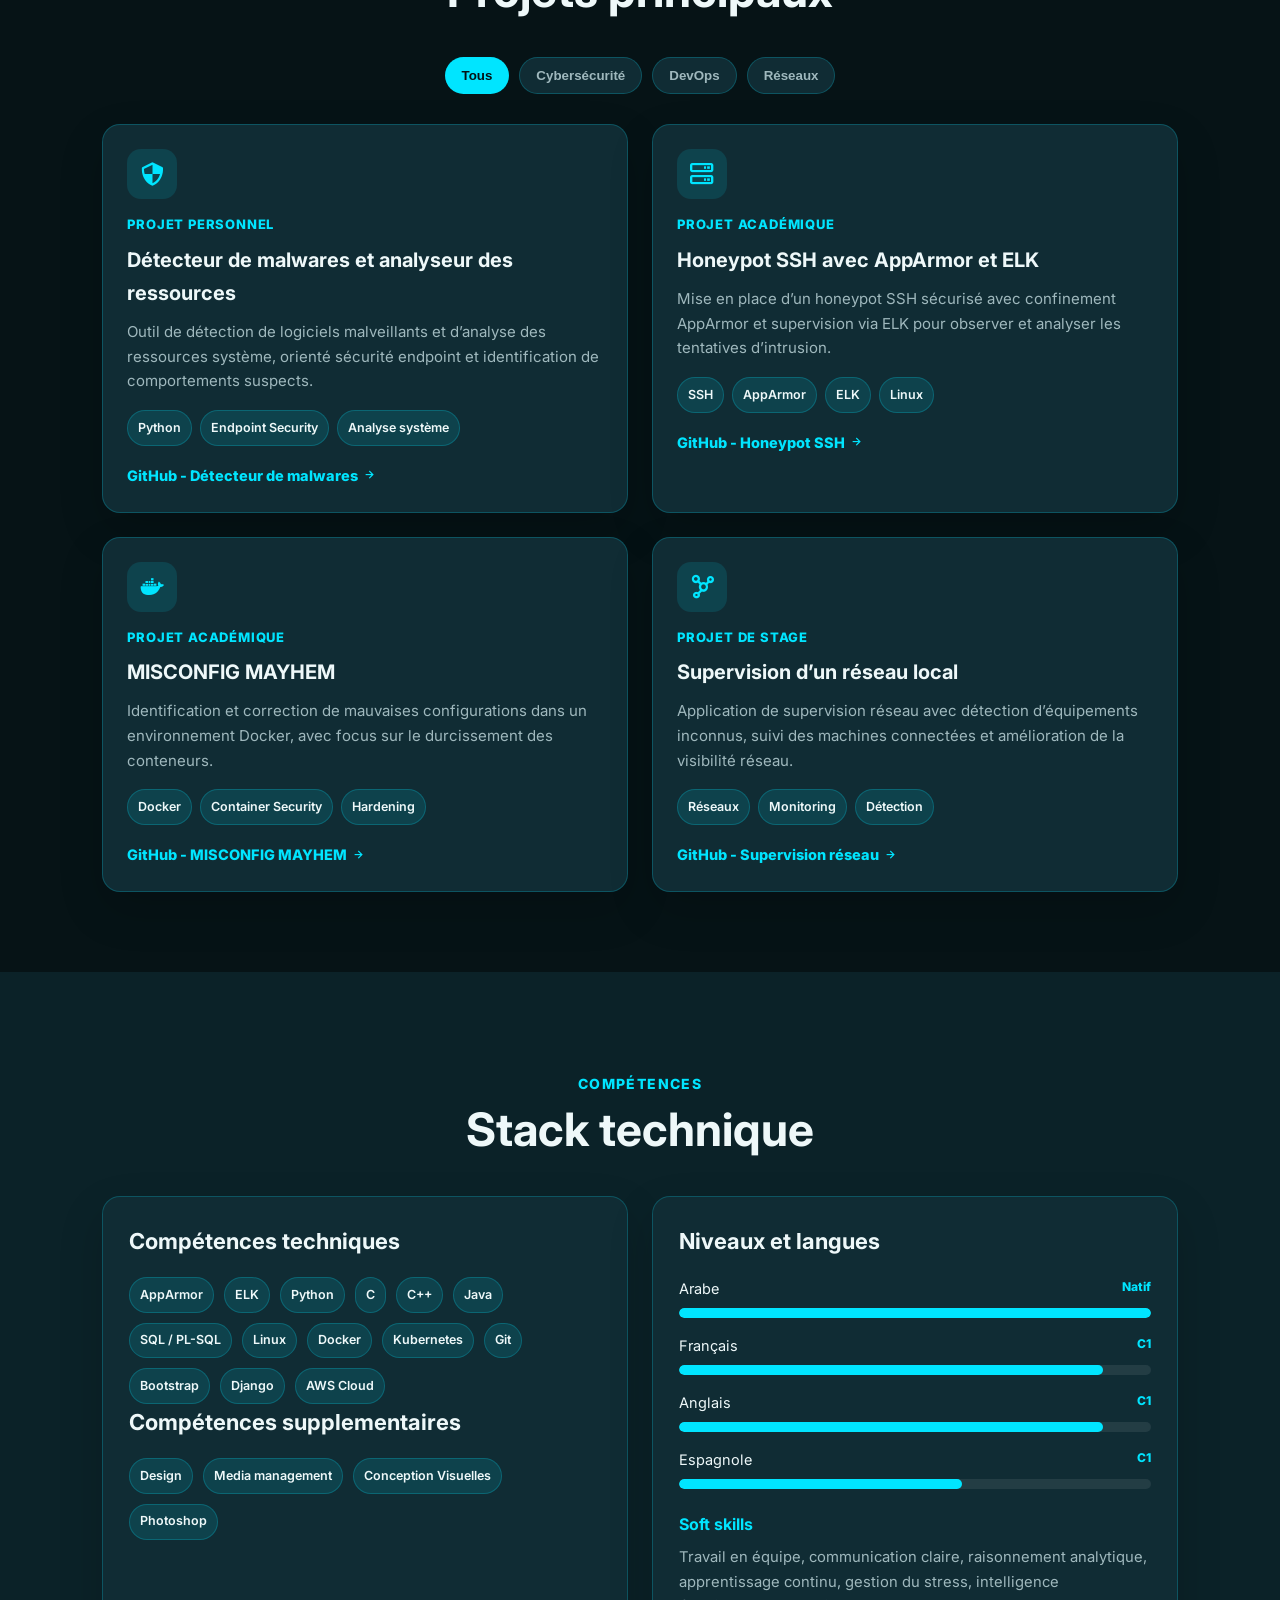
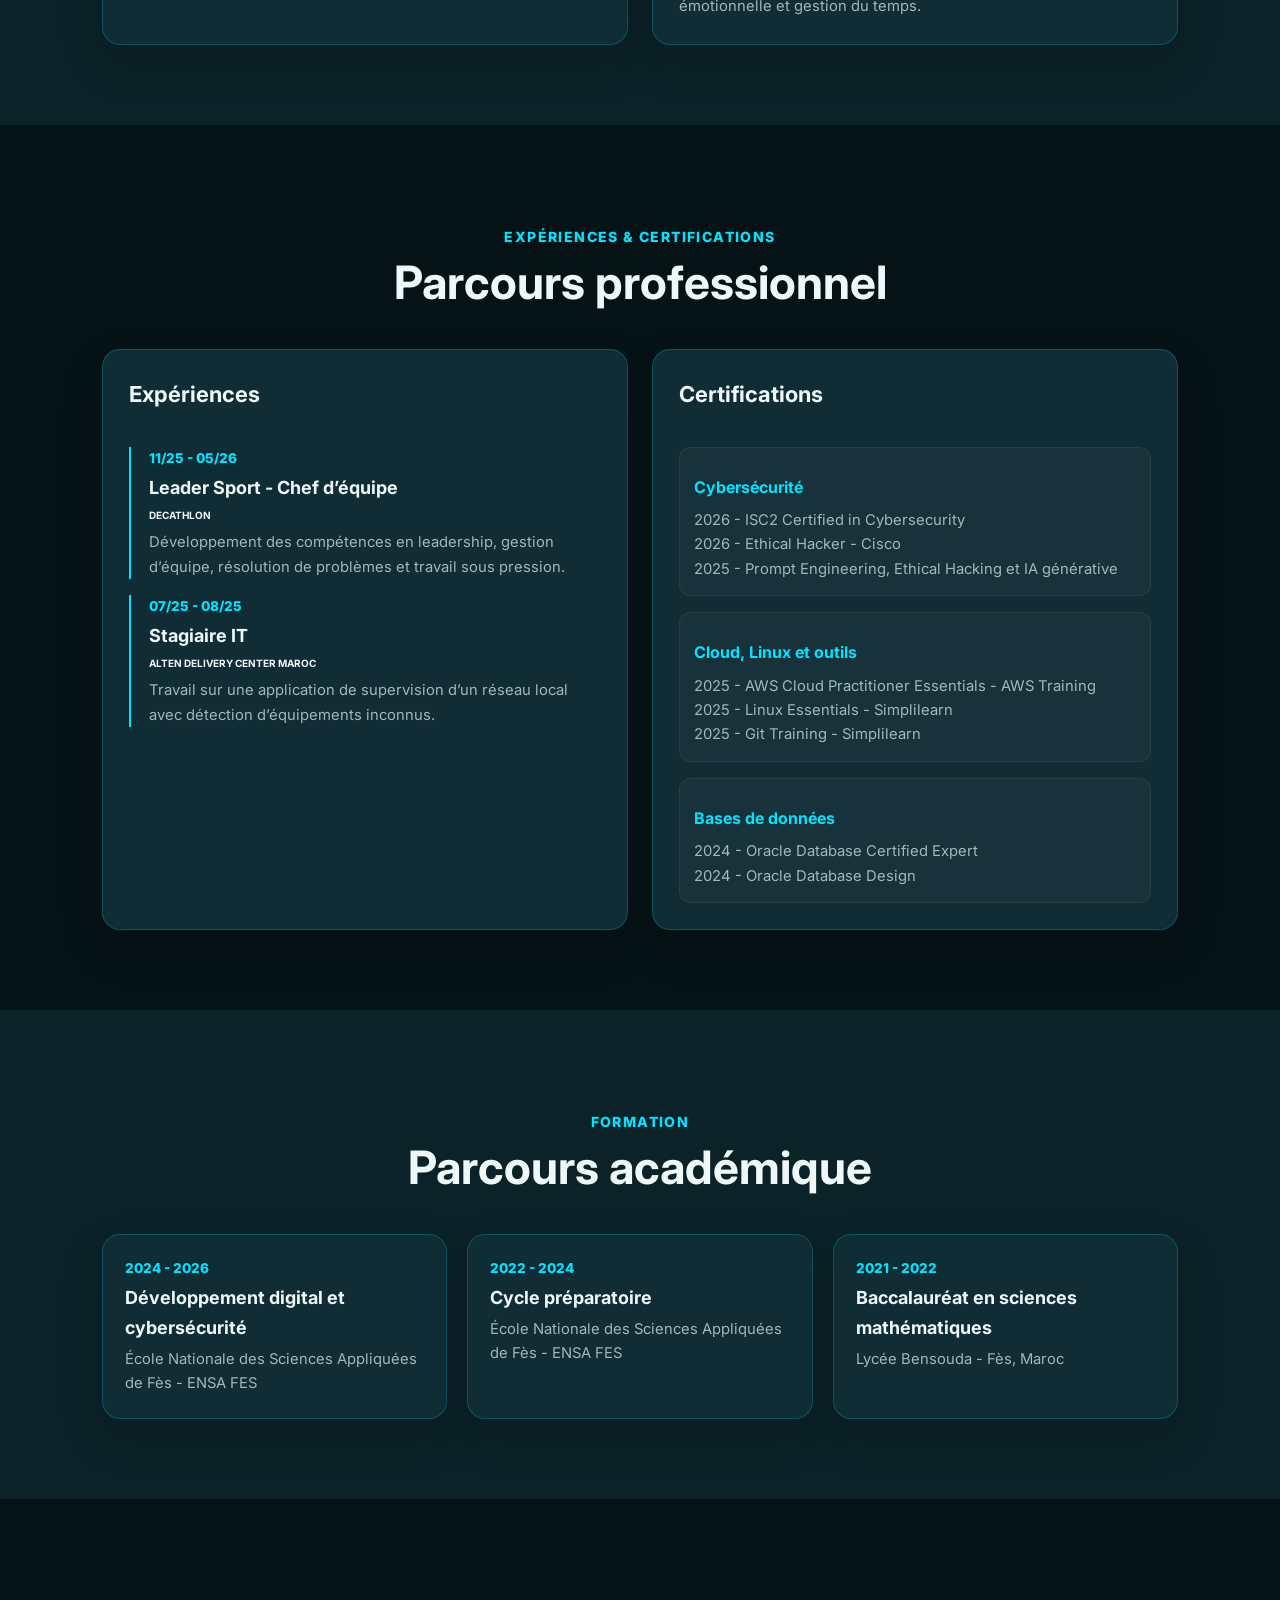
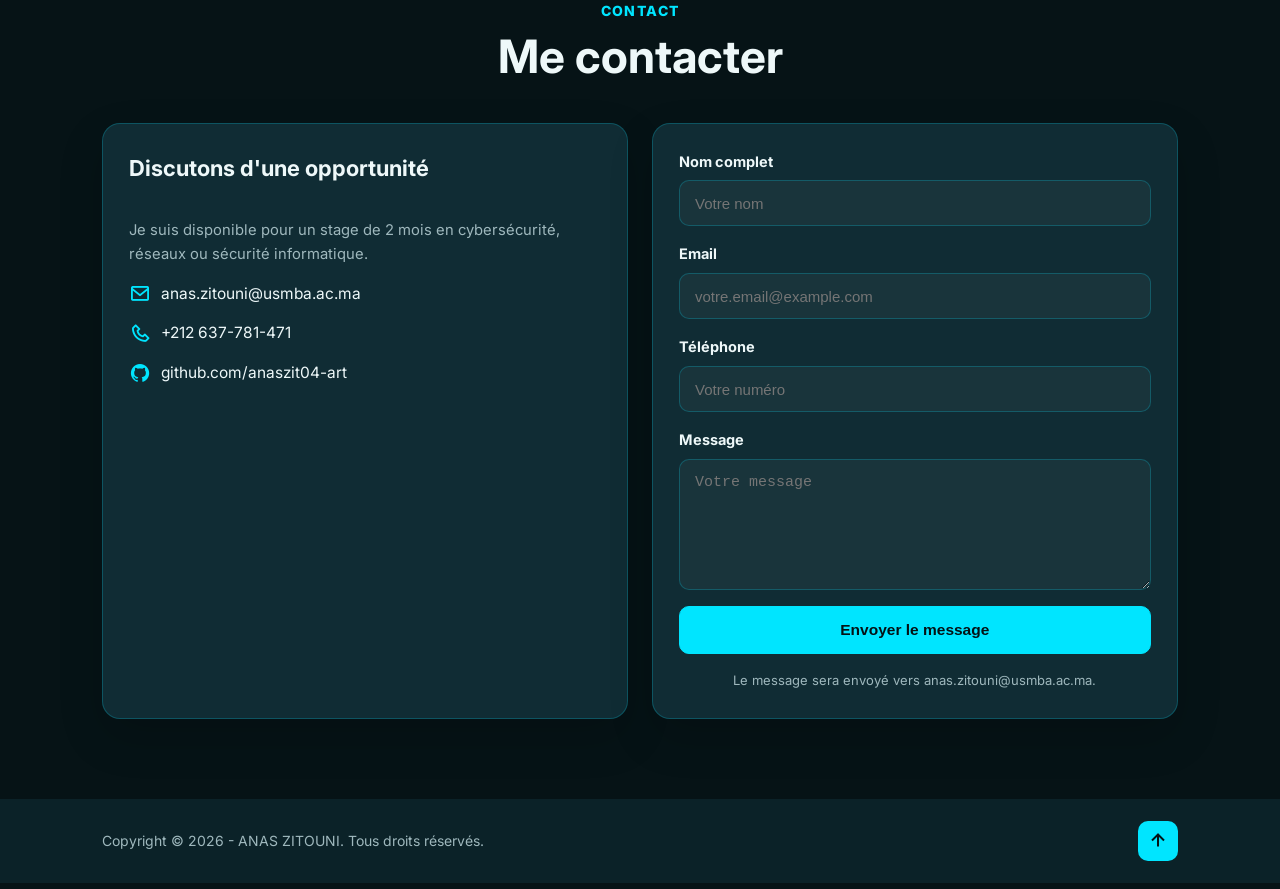
==== commit 62a4808f: "Add portfolio files" ====
--- a/test.html
+++ b/test.html
@@ -39,7 +39,7 @@
                 <div class="home-content reveal">
                     <p class="eyebrow">Portfolio IT & Cybersécurité</p>
                     <h1>ANAS ZITOUNI</h1>
-                    <h2>Stage de 2 mois en <span id="type-text">Cybersécurité</span></h2>
+                    <h2>A la recherche d'un stage de 2 mois en <span id="type-text">Cybersécurité</span></h2>
                     <p class="home-description">
                         Étudiant en informatique à l'ENSA Fès, orienté cybersécurité, réseaux et sécurité informatique. Je travaille sur des projets concrets liés à la détection de menaces, la sécurité des conteneurs, la supervision réseau et l’analyse d’environnements Linux.
                     </p>
@@ -170,8 +170,6 @@
                 <div class="skills-card reveal">
                     <h3>Compétences techniques</h3>
                     <div class="skill-tags">
-                        <span>Malware detection</span>
-                        <span>Honeypot SSH</span>
                         <span>AppArmor</span>
                         <span>ELK</span>
                         <span>Python</span>
@@ -187,6 +185,14 @@
                         <span>Django</span>
                         <span>AWS Cloud</span>
                     </div>
+
+                    <h3>Compétences supplementaires</h3>
+                    <div class="skill-tags">
+                        <span>Design</span>
+                        <span>Media management</span>
+                        <span>Conception Visuelles</span>
+                        <span>Photoshop</span>
+                    </div>
                 </div>
 
                 <div class="skills-card reveal">
@@ -195,6 +201,7 @@
                         <div class="progress-item"><div><span>Arabe</span><small>Natif</small></div><div class="progress-bar"><span data-width="100%"></span></div></div>
                         <div class="progress-item"><div><span>Français</span><small>C1</small></div><div class="progress-bar"><span data-width="90%"></span></div></div>
                         <div class="progress-item"><div><span>Anglais</span><small>C1</small></div><div class="progress-bar"><span data-width="90%"></span></div></div>
+                        <div class="progress-item"><div><span>Espagnole</span><small>C1</small></div><div class="progress-bar"><span data-width="60%"></span></div></div>
                     </div>
                     <h4>Soft skills</h4>
                     <p>Travail en équipe, communication claire, raisonnement analytique, apprentissage continu, gestion du stress, intelligence émotionnelle et gestion du temps.</p>
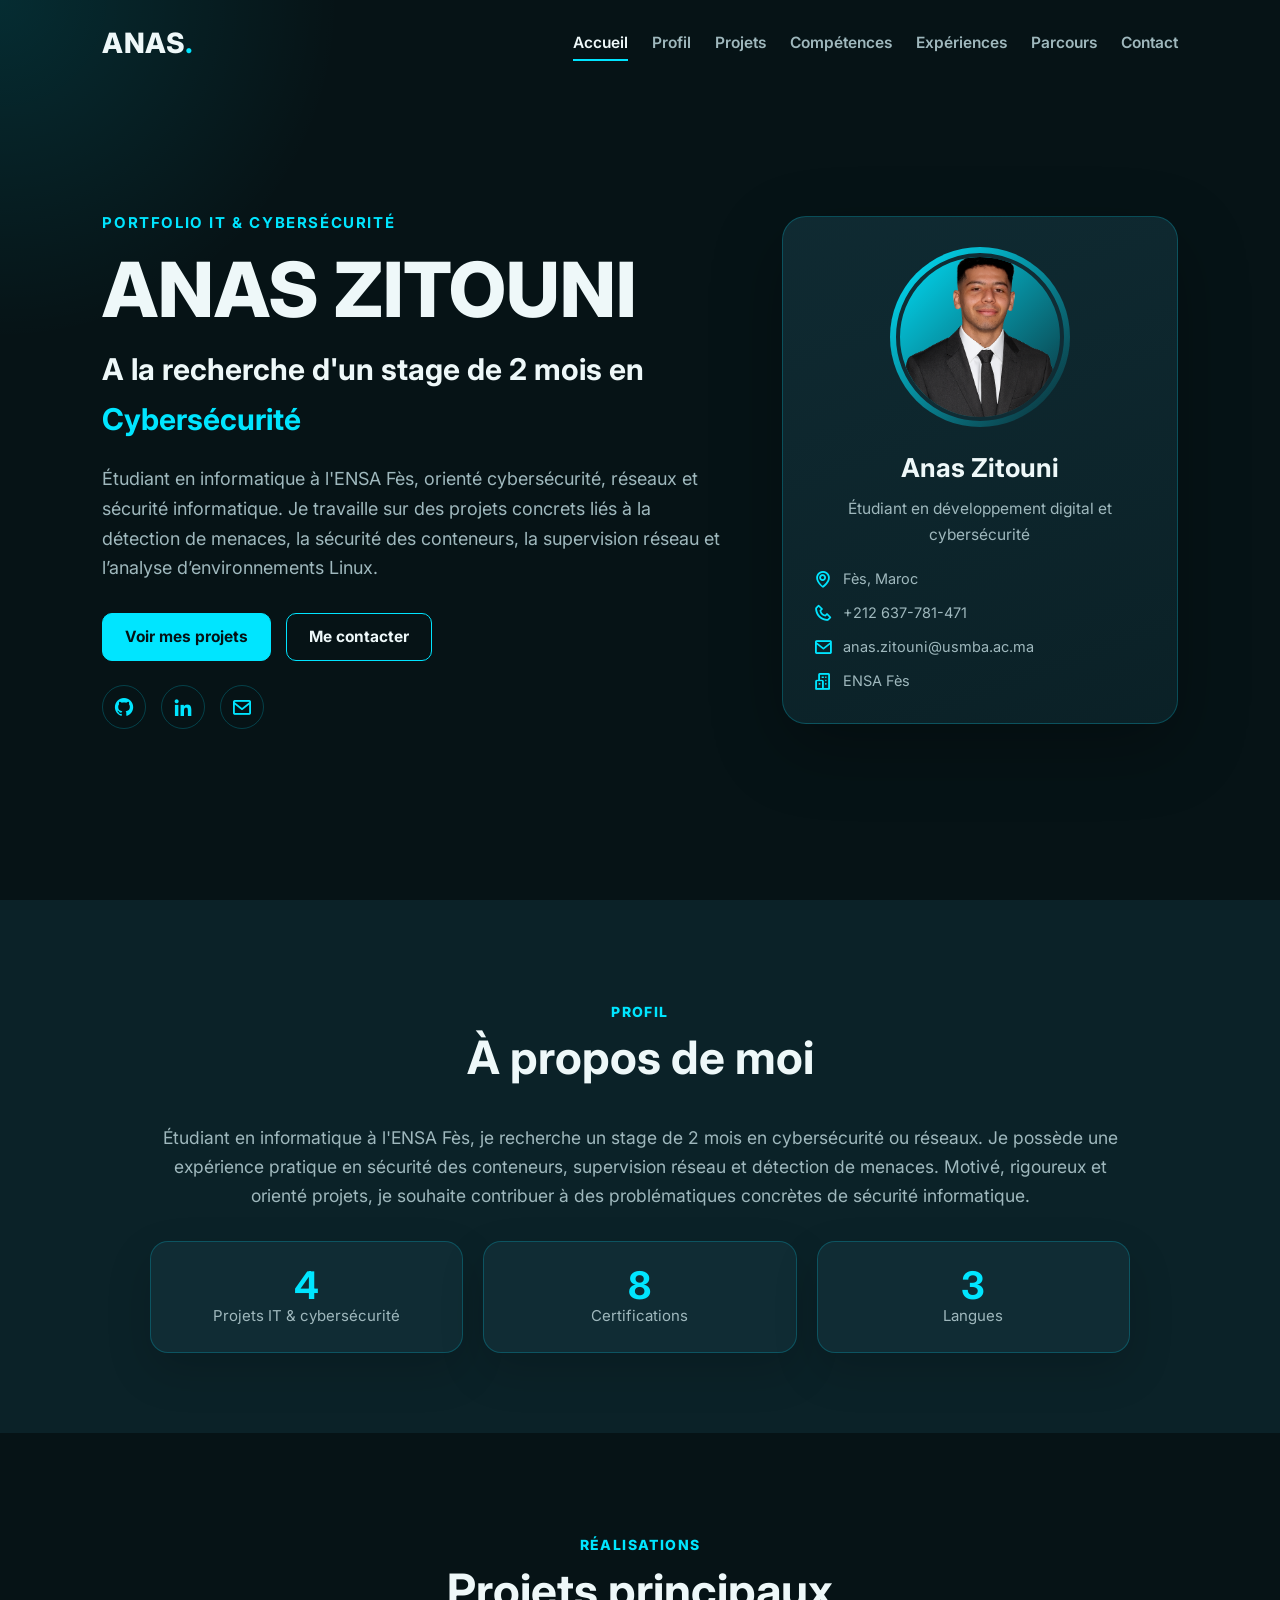
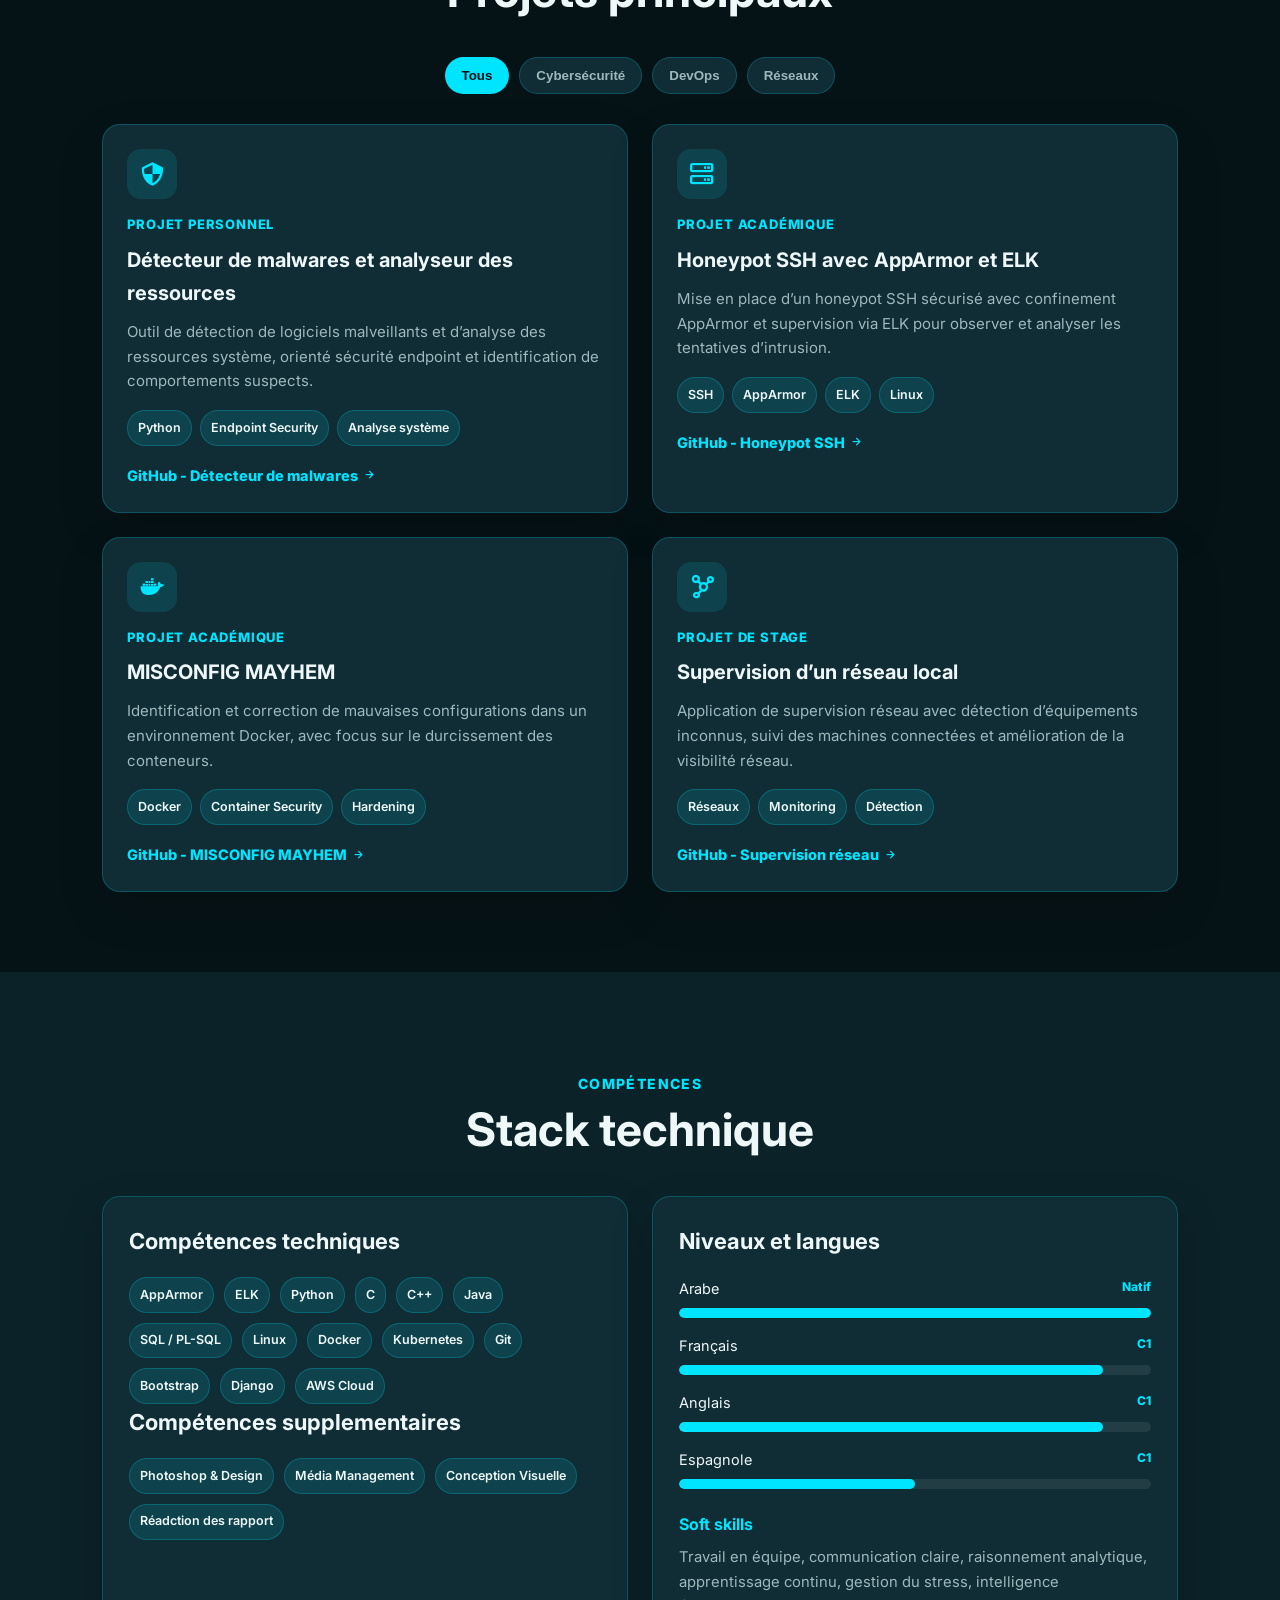
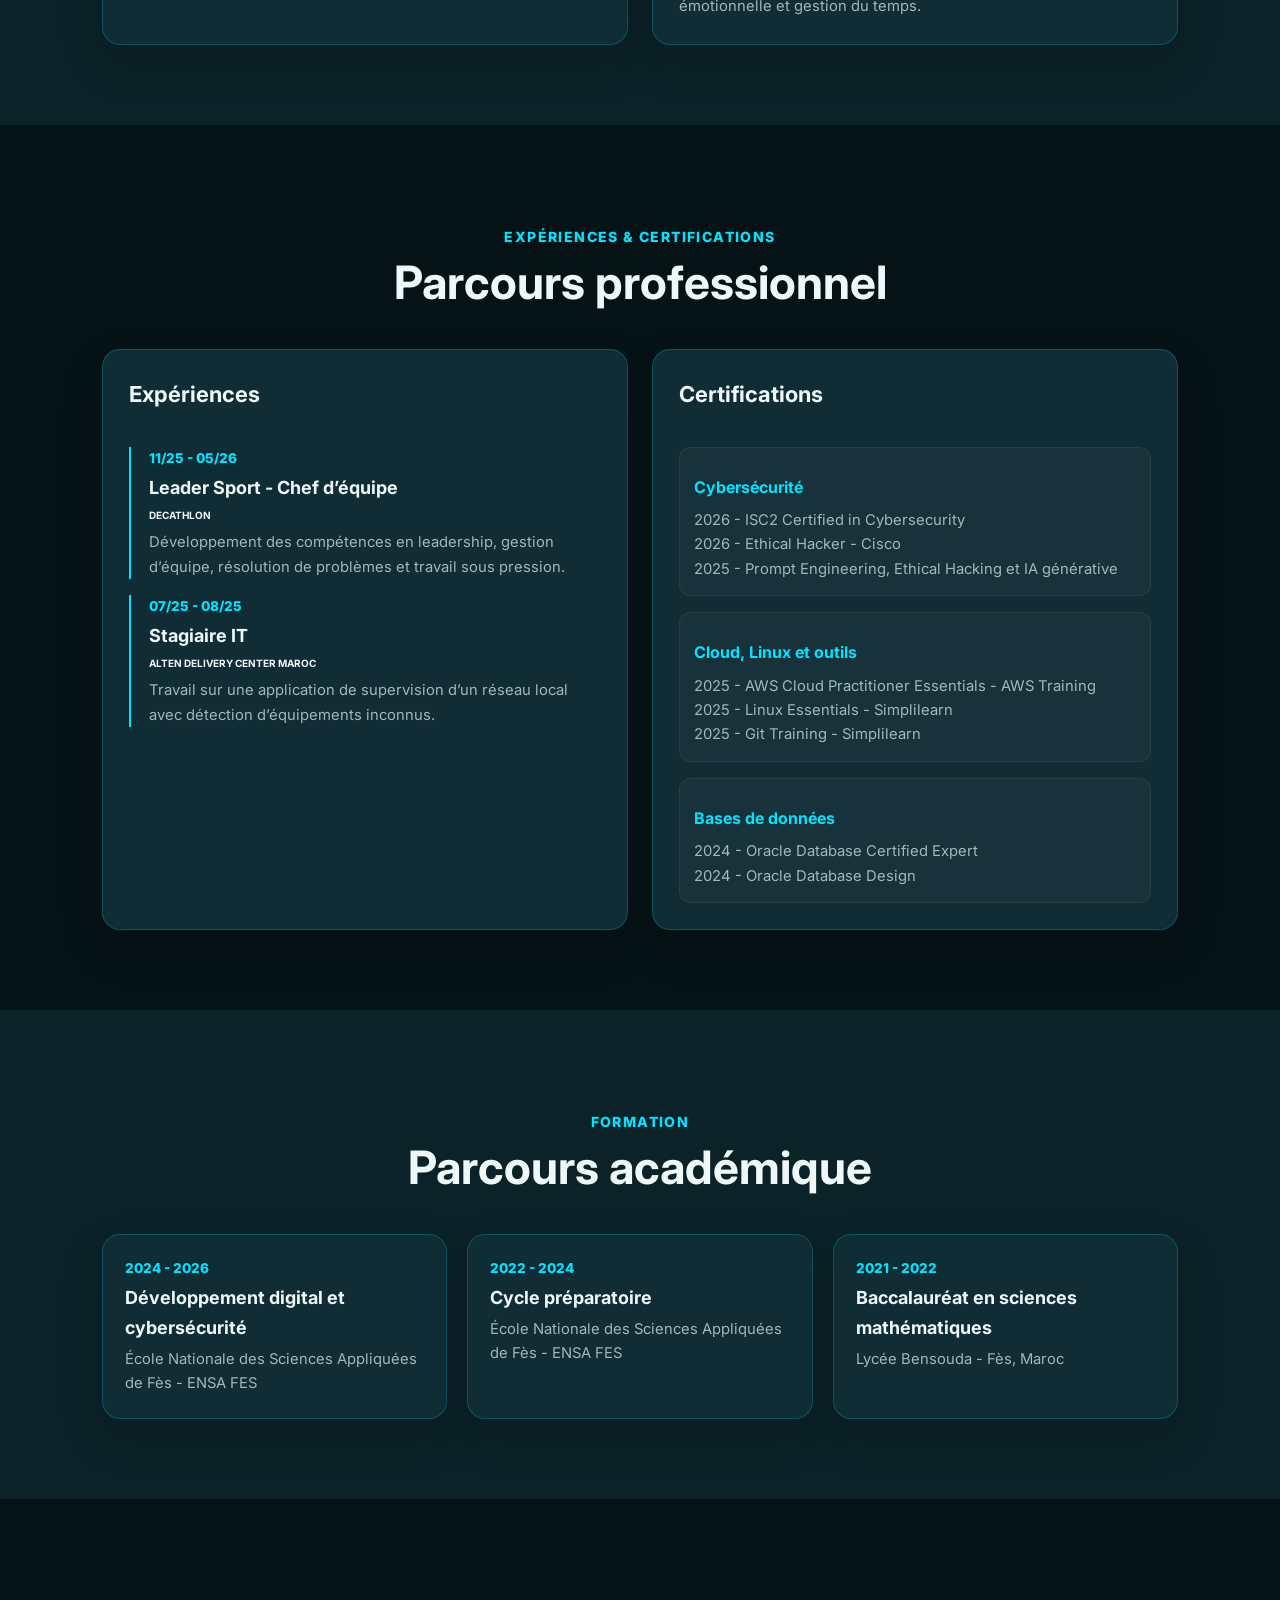
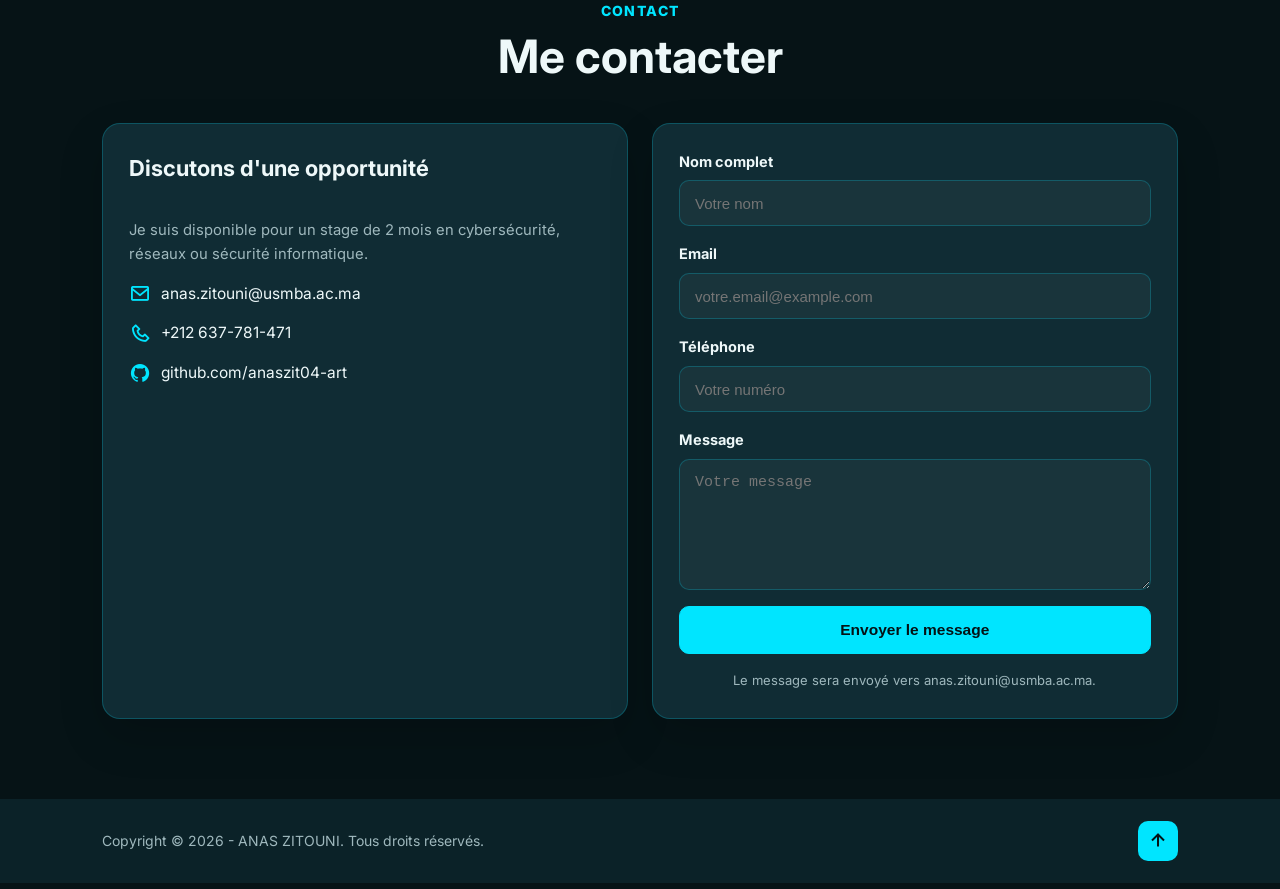
==== commit b3d2d40a: "Update test.html" ====
--- a/test.html
+++ b/test.html
@@ -185,13 +185,12 @@
                         <span>Django</span>
                         <span>AWS Cloud</span>
                     </div>
-
                     <h3>Compétences supplementaires</h3>
                     <div class="skill-tags">
-                        <span>Design</span>
-                        <span>Media management</span>
-                        <span>Conception Visuelles</span>
-                        <span>Photoshop</span>
+                        <span>Photoshop & Design</span>
+                        <span>Média Management</span>
+                        <span>Conception Visuelle</span>
+                        <span>Réadction des rapport</span>
                     </div>
                 </div>
 
@@ -201,7 +200,7 @@
                         <div class="progress-item"><div><span>Arabe</span><small>Natif</small></div><div class="progress-bar"><span data-width="100%"></span></div></div>
                         <div class="progress-item"><div><span>Français</span><small>C1</small></div><div class="progress-bar"><span data-width="90%"></span></div></div>
                         <div class="progress-item"><div><span>Anglais</span><small>C1</small></div><div class="progress-bar"><span data-width="90%"></span></div></div>
-                        <div class="progress-item"><div><span>Espagnole</span><small>C1</small></div><div class="progress-bar"><span data-width="60%"></span></div></div>
+                        <div class="progress-item"><div><span>Espagnole</span><small>C1</small></div><div class="progress-bar"><span data-width="50%"></span></div></div>
                     </div>
                     <h4>Soft skills</h4>
                     <p>Travail en équipe, communication claire, raisonnement analytique, apprentissage continu, gestion du stress, intelligence émotionnelle et gestion du temps.</p>
